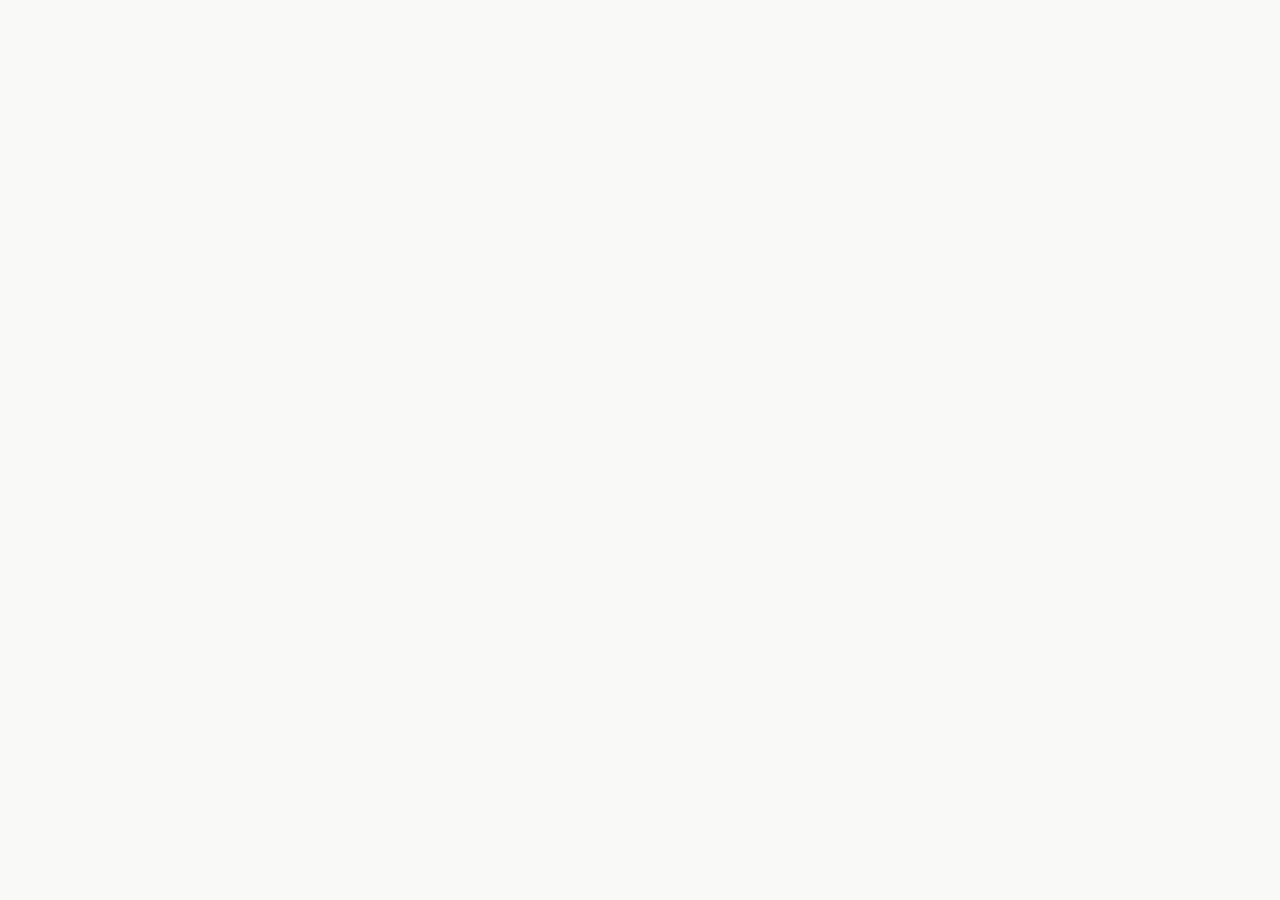
==== page-2.html @ 37d6419e "chore: initial scaffold (structure, shared CSS, Roboto fonts)" ====
<!DOCTYPE html>
<html lang="en">
  <head>
    <meta charset="UTF-8" />
    <meta name="viewport" content="width=device-width, initial-scale=1.0" />
    <title>Team Project — Page 2</title>

    <!-- Shared CSS foundation -->
    <link rel="stylesheet" href="css/reset.css" />
    <link rel="stylesheet" href="css/variables.css" />
    <link rel="stylesheet" href="css/base.css" />
    <!-- Add a page-specific stylesheet here when needed -->
  </head>
  <body>
    <!-- Page 2 content goes here -->
  </body>
</html>
---- css/variables.css ----
/* ==========================================================================
   variables.css 
   Single source of truth for colors, font family and type sizes.
   ========================================================================== */

:root {
  /* Colors */
  --color-dark: #1F2937;        /* Hero & footer background; info header & quote text */
  --color-light: #F9FAF8;       /* Hero title, logo */
  --color-gray-light: #E5E7EB;  /* Secondary text, header links, quote background */
  --color-blue: #3882F6;        /* Buttons, call-to-action background */

  /* Typography */
  --font: 'Roboto', sans-serif;

  /* Font sizes */
  --fs-hero-title: 48px;        /* weight 900 */
  --fs-logo: 24px;              /* weight 700 */
  --fs-info-header: 36px;       /* weight 900 */
  --fs-quote: 36px;             /* weight 300, italic */
  --fs-secondary: 18px;         /* secondary text & links */

  /* Font weights */
  --fw-light: 300;
  --fw-regular: 400;
  --fw-bold: 700;
  --fw-black: 900;
}
---- css/base.css ----
/* --------------------------------------------------------------------------
   Self-hosted Roboto (files live in /fonts)
   Weights: 300, 400, 700, 900 and italic 300.
   -------------------------------------------------------------------------- */
@font-face {
  font-family: 'Roboto';
  font-style: normal;
  font-weight: 300;
  font-display: swap;
  src: url('../fonts/roboto-light.ttf') format('truetype');
}

@font-face {
  font-family: 'Roboto';
  font-style: normal;
  font-weight: 400;
  font-display: swap;
  src: url('../fonts/roboto-regular.ttf') format('truetype');
}

@font-face {
  font-family: 'Roboto';
  font-style: normal;
  font-weight: 700;
  font-display: swap;
  src: url('../fonts/roboto-bold.ttf') format('truetype');
}

@font-face {
  font-family: 'Roboto';
  font-style: normal;
  font-weight: 900;
  font-display: swap;
  src: url('../fonts/roboto-black.ttf') format('truetype');
}

@font-face {
  font-family: 'Roboto';
  font-style: italic;
  font-weight: 300;
  font-display: swap;
  src: url('../fonts/roboto-light-italic.ttf') format('truetype');
}

/* --------------------------------------------------------------------------
   Global typography
   -------------------------------------------------------------------------- */
body {
  font-family: var(--font);
  font-weight: var(--fw-regular);
  font-size: var(--fs-secondary);
  color: var(--color-dark);
  background-color: var(--color-light);
}

.container {
  display: flex;
  flex-wrap: wrap;
  width: 100%;
  max-width: 1100px;
  margin-inline: auto;
  padding-inline: 24px;
}
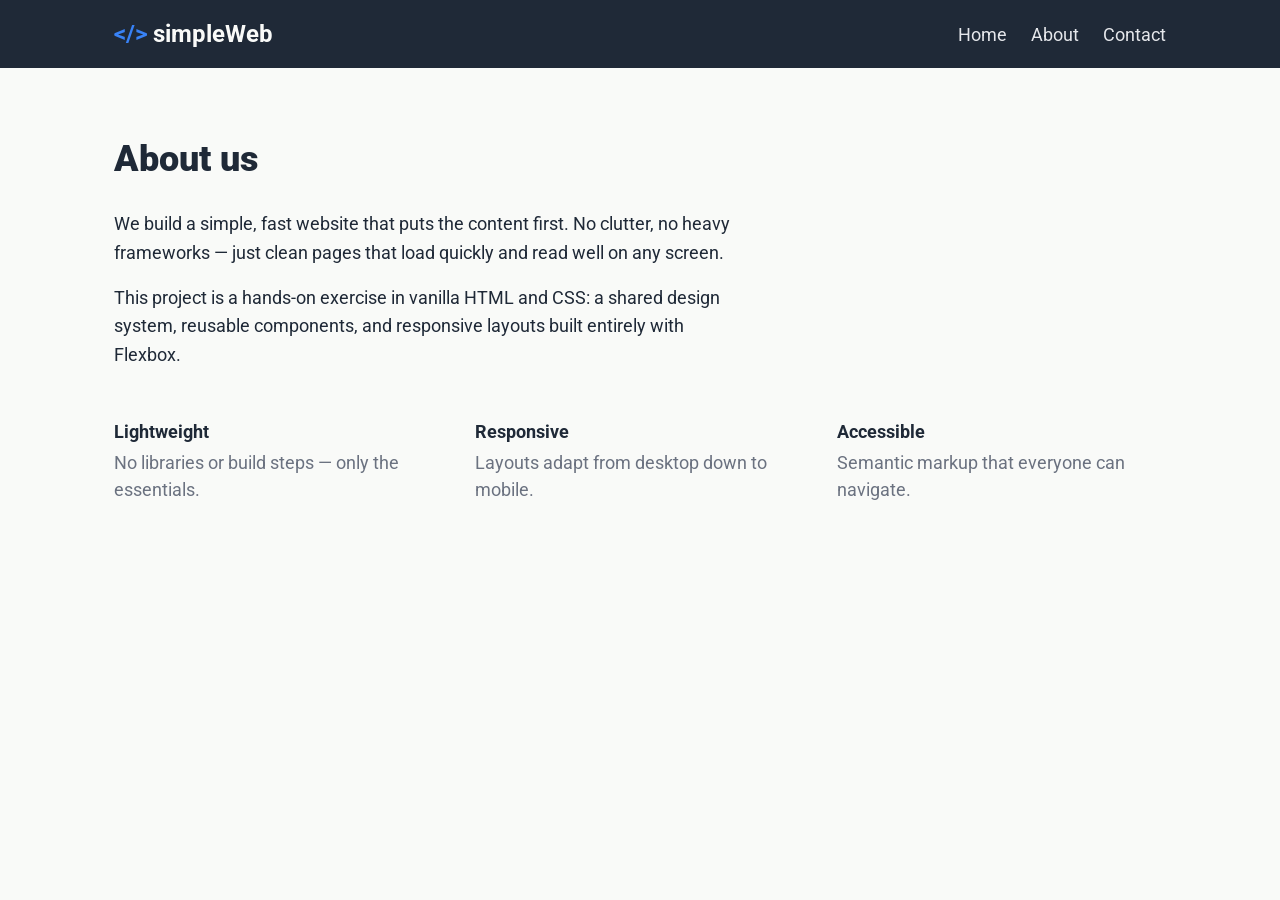
==== commit 70ae8781: "about page created Page 2 was created as an "About" page, and the header styles were moved to a sepa" ====
--- a/page-2.html
+++ b/page-2.html
@@ -3,15 +3,64 @@
   <head>
     <meta charset="UTF-8" />
     <meta name="viewport" content="width=device-width, initial-scale=1.0" />
-    <title>Team Project — Page 2</title>
+    <title>About</title>
 
     <!-- Shared CSS foundation -->
     <link rel="stylesheet" href="css/reset.css" />
     <link rel="stylesheet" href="css/variables.css" />
     <link rel="stylesheet" href="css/base.css" />
-    <!-- Add a page-specific stylesheet here when needed -->
+    <!-- Shared components (header, footer) -->
+    <link rel="stylesheet" href="css/components.css" />
+    <!-- Page-specific styles -->
+    <link rel="stylesheet" href="css/page-2.css" />
   </head>
   <body>
-    <!-- Page 2 content goes here -->
+    <!-- Site header — shared component (same markup as index.html) -->
+    <header class="site-header">
+      <div class="container site-header__inner">
+        <a href="index.html" class="logo"><span class="logo__mark">&lt;/&gt;</span>simpleWeb</a>
+        <nav class="site-nav" aria-label="Primary">
+          <ul class="nav-list">
+            <li><a href="index.html">Home</a></li>
+            <li><a href="page-2.html">About</a></li>
+            <li><a href="page-3.html">Contact</a></li>
+          </ul>
+        </nav>
+      </div>
+    </header>
+
+    <!-- Main content: About -->
+    <main class="about container">
+      <h1 class="about__heading">About us</h1>
+
+      <p class="about__text">
+        We build a simple, fast website that puts the content first. No clutter,
+        no heavy frameworks — just clean pages that load quickly and read well on
+        any screen.
+      </p>
+      <p class="about__text">
+        This project is a hands-on exercise in vanilla HTML and CSS: a shared
+        design system, reusable components, and responsive layouts built entirely
+        with Flexbox.
+      </p>
+
+      <!-- Value items: a Flexbox row that wraps to one column on small screens -->
+      <ul class="values">
+        <li class="value">
+          <h2 class="value__title">Lightweight</h2>
+          <p class="value__text">No libraries or build steps — only the essentials.</p>
+        </li>
+        <li class="value">
+          <h2 class="value__title">Responsive</h2>
+          <p class="value__text">Layouts adapt from desktop down to mobile.</p>
+        </li>
+        <li class="value">
+          <h2 class="value__title">Accessible</h2>
+          <p class="value__text">Semantic markup that everyone can navigate.</p>
+        </li>
+      </ul>
+    </main>
+
+    <!-- Footer — shared component, owned by Monica (added later) -->
   </body>
 </html>
--- a/css/components.css
+++ b/css/components.css
@@ -0,0 +1,68 @@
+/* ==========================================================================
+   components.css — Shared components used across every page
+   Site header (logo + nav) and site footer. Layout uses Flexbox only —
+   no CSS Grid. Colors/sizes come from variables.css custom properties.
+   ========================================================================== */
+
+/* --------------------------------------------------------------------------
+   Site header — full-width dark bar; content constrained by .container
+   -------------------------------------------------------------------------- */
+.site-header {
+  background-color: var(--color-dark);
+}
+
+/* .container provides flex + max-width + horizontal padding; here we just
+   space the logo and nav apart and center them vertically. */
+.site-header__inner {
+  justify-content: space-between;
+  align-items: center;
+  padding-top: 16px;
+  padding-bottom: 16px;
+}
+
+.logo {
+  font-size: var(--fs-logo);
+  font-weight: var(--fw-bold);
+  color: var(--color-light);
+}
+
+/* Code-style brackets accent in the logo */
+.logo__mark {
+  margin-right: 6px;
+  color: var(--color-blue);
+}
+
+.nav-list {
+  display: flex;
+  flex-wrap: wrap;
+  gap: 24px;
+}
+
+.site-nav a {
+  font-size: var(--fs-secondary);
+  color: var(--color-gray-light);
+  transition: color 0.15s ease;
+}
+
+.site-nav a:hover {
+  color: var(--color-light);
+}
+
+/* NOTE: The shared site footer (.site-footer) is owned by Monica and will be
+   added here as a shared component. Left out on purpose for now. */
+
+/* --------------------------------------------------------------------------
+   Responsive — header centers and nav wraps on small screens
+   -------------------------------------------------------------------------- */
+@media (max-width: 600px) {
+  .site-header__inner {
+    flex-wrap: wrap;
+    justify-content: center;
+    gap: 12px;
+    text-align: center;
+  }
+
+  .nav-list {
+    justify-content: center;
+  }
+}
--- a/css/page-2.css
+++ b/css/page-2.css
@@ -0,0 +1,63 @@
+/* ==========================================================================
+   page-2.css — "About" page specific styles
+   Same visual language as the landing.
+   ========================================================================== */
+
+/* --------------------------------------------------------------------------
+   Main content — reuses .container (flex + max-width + horizontal padding)
+   -------------------------------------------------------------------------- */
+.about {
+  flex-direction: column;
+  padding-top: 64px;
+  padding-bottom: 80px;
+}
+
+/* Heading styled like the information header (36px / 900). */
+.about__heading {
+  margin-bottom: 24px;
+  font-size: var(--fs-info-header);
+  font-weight: var(--fw-black);
+  color: var(--color-dark);
+}
+
+.about__text {
+  max-width: 640px; /* keep line length readable */
+  margin-bottom: 16px;
+  font-size: var(--fs-secondary);
+  line-height: 1.6;
+  color: var(--color-dark);
+}
+
+/* --------------------------------------------------------------------------
+   Value items — Flexbox row that wraps to a single column on small screens
+   -------------------------------------------------------------------------- */
+.values {
+  display: flex;
+  flex-wrap: wrap;
+  gap: 32px;
+  margin-top: 32px;
+  width: 100%;
+}
+
+.value {
+  flex: 1 1 200px; /* three across on desktop, wrap when space runs out */
+}
+
+.value__title {
+  margin-bottom: 4px;
+  font-size: var(--fs-secondary);
+  font-weight: var(--fw-bold);
+  color: var(--color-dark);
+}
+
+.value__text {
+  font-size: var(--fs-secondary);
+  color: #6B7280; /* muted gray, not an existing token */
+}
+
+/* Mobile: force the value items into a single column. */
+@media (max-width: 600px) {
+  .value {
+    flex: 1 1 100%;
+  }
+}
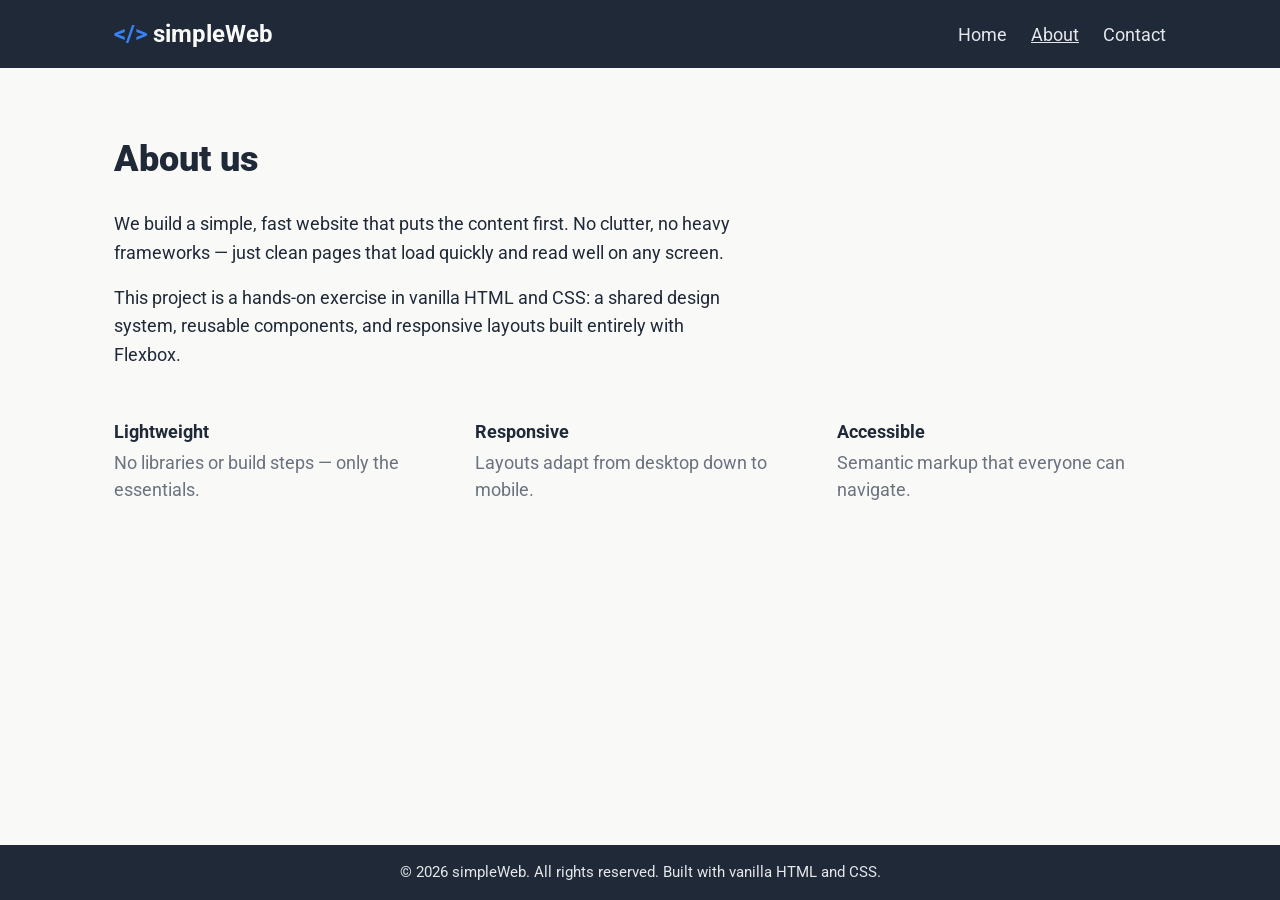
==== commit 9c590a28: "added footer + aria current" ====
--- a/page-2.html
+++ b/page-2.html
@@ -22,7 +22,7 @@
         <nav class="site-nav" aria-label="Primary">
           <ul class="nav-list">
             <li><a href="index.html">Home</a></li>
-            <li><a href="page-2.html">About</a></li>
+            <li><a href="page-2.html" aria-current="page">About</a></li>
             <li><a href="page-3.html">Contact</a></li>
           </ul>
         </nav>
@@ -60,7 +60,12 @@
         </li>
       </ul>
     </main>
-
-    <!-- Footer — shared component, owned by Monica (added later) -->
+    <footer class="site-footer">
+      <div class="site-footer__inner">
+        <p class="site-footer__text">
+          &copy; 2026 simpleWeb. All rights reserved. Built with vanilla HTML and CSS.
+        </p>
+      </div>
+    </footer>
   </body>
 </html>
--- a/css/base.css
+++ b/css/base.css
@@ -45,7 +45,15 @@
 /* --------------------------------------------------------------------------
    Global typography
    -------------------------------------------------------------------------- */
+html,
 body {
+  height: 100%;
+}
+
+body {
+  display: flex;
+  flex-direction: column;
+  min-height: 100vh;
   font-family: var(--font);
   font-weight: var(--fw-regular);
   font-size: var(--fs-secondary);
@@ -56,8 +64,11 @@
 .container {
   display: flex;
   flex-wrap: wrap;
-  width: 100%;
-  max-width: 1100px;
+  width: clamp(600px, 90vw, 1100px);
   margin-inline: auto;
   padding-inline: 24px;
 }
+
+main {
+  flex: 1 0 auto;
+}
--- a/css/components.css
+++ b/css/components.css
@@ -28,7 +28,7 @@
 
 /* Code-style brackets accent in the logo */
 .logo__mark {
-  margin-right: 6px;
+ margin-right: 6px;
   color: var(--color-blue);
 }
 
@@ -48,8 +48,33 @@
   color: var(--color-light);
 }
 
-/* NOTE: The shared site footer (.site-footer) is owned by Monica and will be
-   added here as a shared component. Left out on purpose for now. */
+[aria-current="page"] {
+  text-decoration: underline;
+}
+
+
+/* --------------------------------------------------------------------------
+   Shared footer
+   -------------------------------------------------------------------------- */
+.site-footer {
+  background-color: var(--color-dark);
+  color: var(--color-light);
+}
+.site-footer__inner {
+  display: flex;
+  justify-content: center;
+  align-items: center;
+  padding: 16px 0;
+  max-width: 680px;
+  margin-inline: auto;
+  padding-inline: 24px;
+}
+.site-footer__text {
+  margin: 0;
+  font-size: 0.95rem;
+  color: var(--color-gray-light);
+  text-align: center;
+}
 
 /* --------------------------------------------------------------------------
    Responsive — header centers and nav wraps on small screens
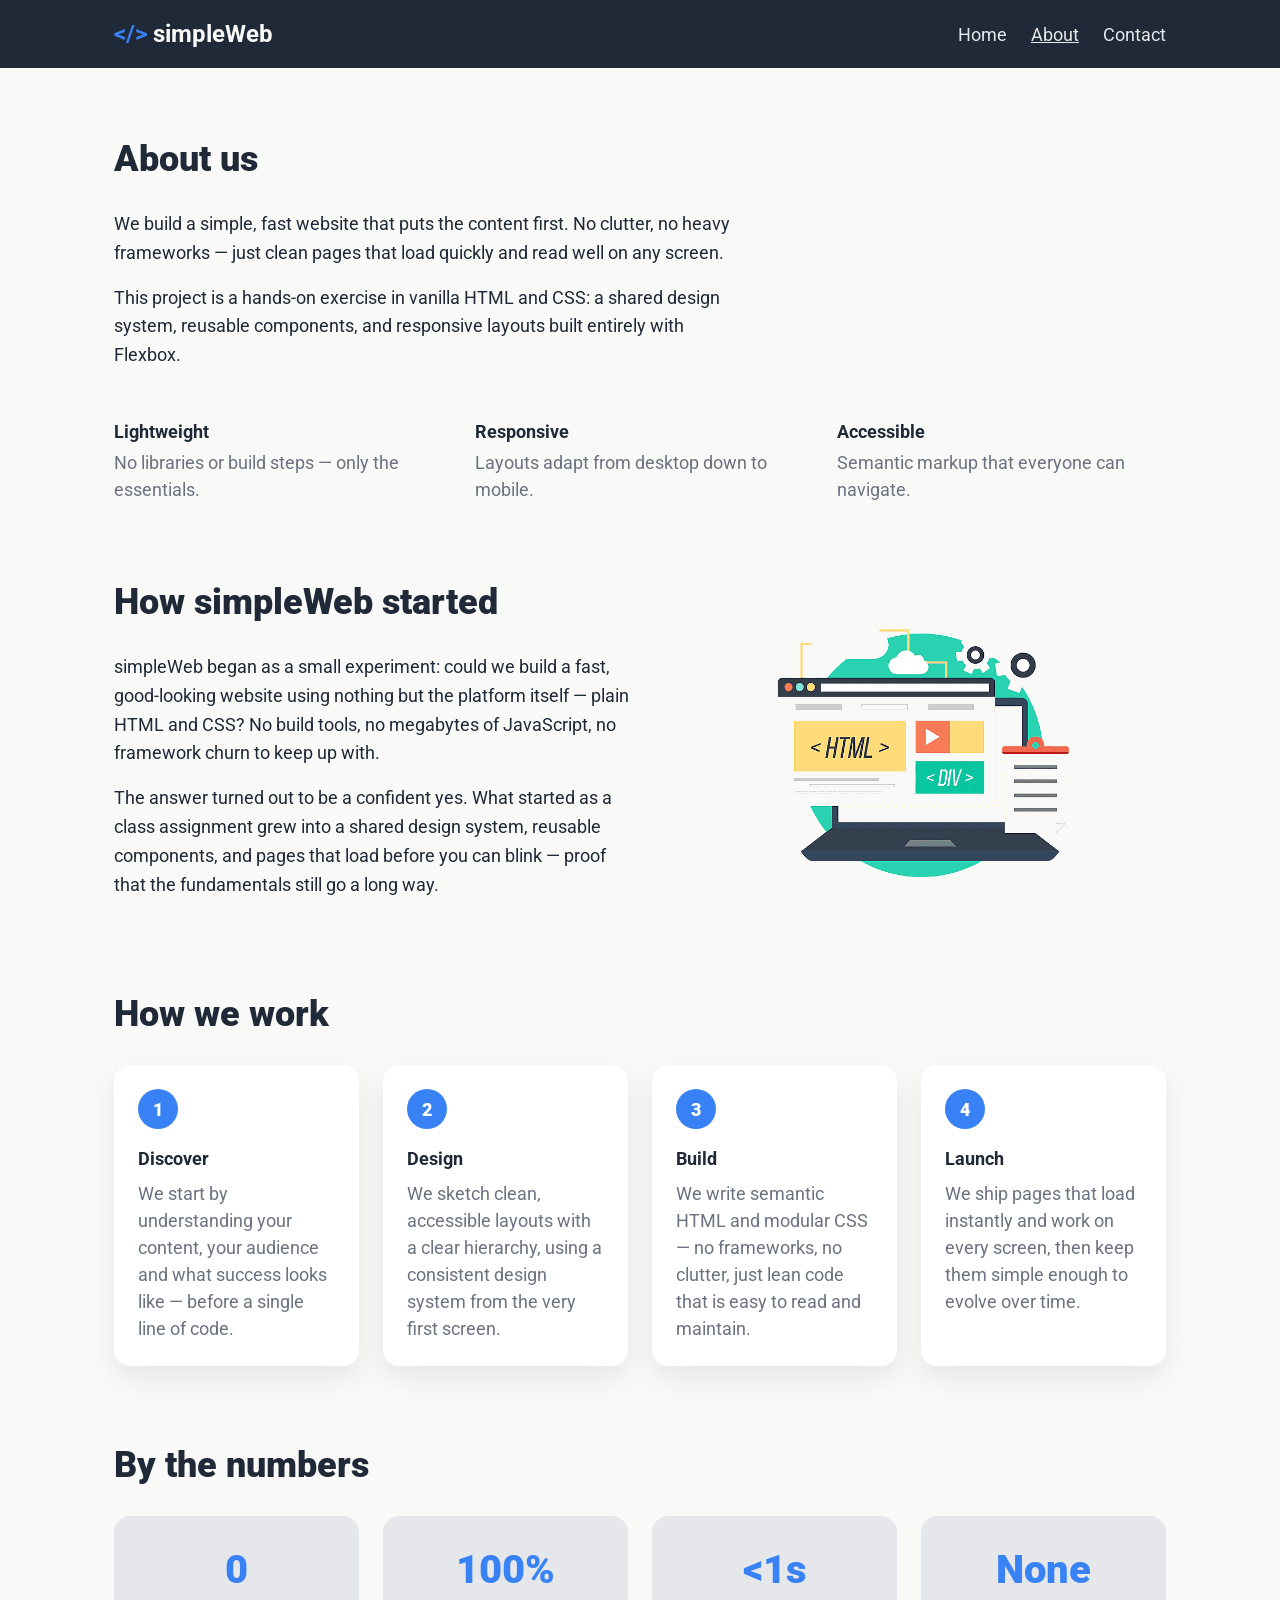
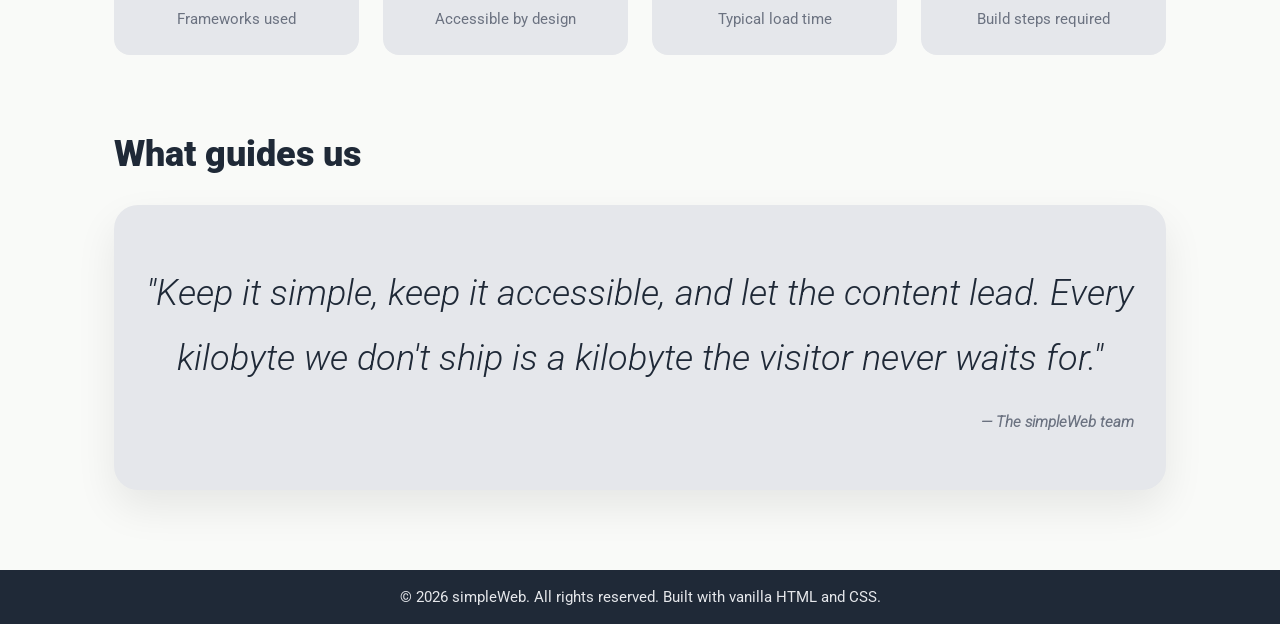
==== commit 18156b23: "more content in the About page. More content was added to the About page." ====
--- a/page-2.html
+++ b/page-2.html
@@ -15,10 +15,14 @@
     <link rel="stylesheet" href="css/page-2.css" />
   </head>
   <body>
-    <!-- Site header — shared component (same markup as index.html) -->
     <header class="site-header">
       <div class="container site-header__inner">
         <a href="index.html" class="logo"><span class="logo__mark">&lt;/&gt;</span>simpleWeb</a>
+        <!-- Pure-CSS hamburger: hidden checkbox toggles the nav on mobile -->
+        <input type="checkbox" id="nav-toggle" class="nav-toggle" />
+        <label for="nav-toggle" class="nav-toggle-btn" aria-label="Toggle navigation menu">
+          <span class="nav-toggle-bars"></span>
+        </label>
         <nav class="site-nav" aria-label="Primary">
           <ul class="nav-list">
             <li><a href="index.html">Home</a></li>
@@ -29,7 +33,6 @@
       </div>
     </header>
 
-    <!-- Main content: About -->
     <main class="about container">
       <h1 class="about__heading">About us</h1>
 
@@ -59,6 +62,103 @@
           <p class="value__text">Semantic markup that everyone can navigate.</p>
         </li>
       </ul>
+
+      <!-- Our story: text + illustration, two columns that stack on mobile -->
+      <section class="story">
+        <div class="story__text">
+          <h2 class="story__heading">How simpleWeb started</h2>
+          <p class="story__paragraph">
+            simpleWeb began as a small experiment: could we build a fast,
+            good-looking website using nothing but the platform itself — plain
+            HTML and CSS? No build tools, no megabytes of JavaScript, no
+            framework churn to keep up with.
+          </p>
+          <p class="story__paragraph">
+            The answer turned out to be a confident yes. What started as a class
+            assignment grew into a shared design system, reusable components, and
+            pages that load before you can blink — proof that the fundamentals
+            still go a long way.
+          </p>
+        </div>
+        <figure class="story__figure">
+          <img class="story__img" src="img/hero-illustration.png"
+            alt="Illustration of a laptop showing HTML and DIV tags" />
+        </figure>
+      </section>
+
+      <!-- How we work: an ordered, sequential process -->
+      <section class="process">
+        <h2 class="process__heading">How we work</h2>
+        <ol class="steps">
+          <li class="step">
+            <span class="step__number">1</span>
+            <h3 class="step__title">Discover</h3>
+            <p class="step__text">
+              We start by understanding your content, your audience and what
+              success looks like — before a single line of code.
+            </p>
+          </li>
+          <li class="step">
+            <span class="step__number">2</span>
+            <h3 class="step__title">Design</h3>
+            <p class="step__text">
+              We sketch clean, accessible layouts with a clear hierarchy, using a
+              consistent design system from the very first screen.
+            </p>
+          </li>
+          <li class="step">
+            <span class="step__number">3</span>
+            <h3 class="step__title">Build</h3>
+            <p class="step__text">
+              We write semantic HTML and modular CSS — no frameworks, no clutter,
+              just lean code that is easy to read and maintain.
+            </p>
+          </li>
+          <li class="step">
+            <span class="step__number">4</span>
+            <h3 class="step__title">Launch</h3>
+            <p class="step__text">
+              We ship pages that load instantly and work on every screen, then
+              keep them simple enough to evolve over time.
+            </p>
+          </li>
+        </ol>
+      </section>
+
+      <!-- By the numbers: definition list of stats -->
+      <section class="stats">
+        <h2 class="stats__heading">By the numbers</h2>
+        <dl class="stats__list">
+          <div class="stat">
+            <dt class="stat__label">Frameworks used</dt>
+            <dd class="stat__value">0</dd>
+          </div>
+          <div class="stat">
+            <dt class="stat__label">Accessible by design</dt>
+            <dd class="stat__value">100%</dd>
+          </div>
+          <div class="stat">
+            <dt class="stat__label">Typical load time</dt>
+            <dd class="stat__value">&lt;1s</dd>
+          </div>
+          <div class="stat">
+            <dt class="stat__label">Build steps required</dt>
+            <dd class="stat__value">None</dd>
+          </div>
+        </dl>
+      </section>
+
+      <!-- Our principles: a guiding quote -->
+      <section class="principles">
+        <h2 class="principles__heading">What guides us</h2>
+        <blockquote class="principles__quote">
+          <p class="principles__text">
+            "Keep it simple, keep it accessible, and let the content lead. Every
+            kilobyte we don't ship is a kilobyte the visitor never waits for."
+          </p>
+          <cite class="principles__author">— The simpleWeb team</cite>
+        </blockquote>
+      </section>
     </main>
     <footer class="site-footer">
       <div class="site-footer__inner">
--- a/css/variables.css
+++ b/css/variables.css
@@ -5,24 +5,49 @@
 
 :root {
   /* Colors */
-  --color-dark: #1F2937;        /* Hero & footer background; info header & quote text */
-  --color-light: #F9FAF8;       /* Hero title, logo */
-  --color-gray-light: #E5E7EB;  /* Secondary text, header links, quote background */
-  --color-blue: #3882F6;        /* Buttons, call-to-action background */
+  --color-dark: #1F2937;
+  /* Hero & footer background; info header & quote text */
+  --color-light: #F9FAF8;
+  /* Hero title, logo */
+  --color-gray-light: #E5E7EB;
+  /* Quote section background and secondary text */
+  --color-gray-dark: #6B7280;
+  /* Dark gray for borders, labels, and accents */
+  --color-gray-muted: var(--color-gray-dark);
+  /* Muted gray for secondary text */
+  --color-white: #FFFFFF;
+  /* Light surfaces and field backgrounds */
+  --color-blue: #3882F6;
+  /* Button and call-to-action background */
+  --color-blue-dark: #1C6FE0;
+  /* Hover shade for primary buttons */
+  --color-dark-faded: rgba(15, 23, 42, 0.35);
+  /* Faded dark for borders and accents */
+  --shadow-soft: rgba(0, 0, 0, 0.08);
+  /* Light shadow for cards */
+  --shadow-medium: rgba(0, 0, 0, 0.12);
+  /* Medium shadow for sections */
+  --shadow-strong: rgba(0, 0, 0, 0.15);
+  /* Strong shadow for buttons */
 
   /* Typography */
   --font: 'Roboto', sans-serif;
 
   /* Font sizes */
-  --fs-hero-title: 48px;        /* weight 900 */
-  --fs-logo: 24px;              /* weight 700 */
-  --fs-info-header: 36px;       /* weight 900 */
-  --fs-quote: 36px;             /* weight 300, italic */
-  --fs-secondary: 18px;         /* secondary text & links */
+  --fs-hero-title: 48px;
+  /* weight 900 */
+  --fs-logo: 24px;
+  /* weight 700 */
+  --fs-info-header: 36px;
+  /* weight 900 */
+  --fs-quote: 36px;
+  /* weight 300, italic */
+  --fs-secondary: 18px;
+  /* secondary text & links */
 
   /* Font weights */
   --fw-light: 300;
   --fw-regular: 400;
   --fw-bold: 700;
   --fw-black: 900;
-}
+}
--- a/css/base.css
+++ b/css/base.css
@@ -64,7 +64,7 @@
 .container {
   display: flex;
   flex-wrap: wrap;
-  width: clamp(600px, 90vw, 1100px);
+  width: min(100%, 1100px);
   margin-inline: auto;
   padding-inline: 24px;
 }
--- a/css/components.css
+++ b/css/components.css
@@ -7,7 +7,8 @@
 /* --------------------------------------------------------------------------
    Site header — full-width dark bar; content constrained by .container
    -------------------------------------------------------------------------- */
-.site-header {
+.site-header,
+.site-footer {
   background-color: var(--color-dark);
 }
 
@@ -52,12 +53,82 @@
   text-decoration: underline;
 }
 
+/* --------------------------------------------------------------------------
+   Hamburger toggle for mobile nav 
+   -------------------------------------------------------------------------- */
+
+.nav-toggle {
+  position: absolute;
+  width: 1px;
+  height: 1px;
+  opacity: 0;
+  pointer-events: none;
+}
+
+/* Hidden on desktop; revealed in the mobile media query. */
+.nav-toggle-btn {
+  display: none;
+  width: 28px;
+  height: 28px;
+  cursor: pointer;
+}
+
+/* The middle bar; ::before and ::after make the top and bottom bars. */
+.nav-toggle-bars,
+.nav-toggle-bars::before,
+.nav-toggle-bars::after {
+  display: block;
+  width: 28px;
+  height: 3px;
+  border-radius: 2px;
+  background-color: var(--color-light);
+  transition: transform 0.2s ease, opacity 0.2s ease;
+}
+
+.nav-toggle-bars {
+  position: relative;
+  top: 13px;
+}
+
+.nav-toggle-bars::before,
+.nav-toggle-bars::after {
+  content: "";
+  position: absolute;
+}
+
+.nav-toggle-bars::before {
+  top: -9px;
+}
+
+.nav-toggle-bars::after {
+  top: 9px;
+}
+
+.nav-toggle:focus-visible ~ .nav-toggle-btn {
+  outline: 2px solid var(--color-blue);
+  outline-offset: 4px;
+}
+
+/* When open, morph the three bars into an "X". */
+.nav-toggle:checked ~ .nav-toggle-btn .nav-toggle-bars {
+  background-color: transparent;
+}
+
+.nav-toggle:checked ~ .nav-toggle-btn .nav-toggle-bars::before {
+  top: 0;
+  transform: rotate(45deg);
+}
+
+.nav-toggle:checked ~ .nav-toggle-btn .nav-toggle-bars::after {
+  top: 0;
+  transform: rotate(-45deg);
+}
+
 
 /* --------------------------------------------------------------------------
    Shared footer
    -------------------------------------------------------------------------- */
 .site-footer {
-  background-color: var(--color-dark);
   color: var(--color-light);
 }
 .site-footer__inner {
@@ -77,17 +148,46 @@
 }
 
 /* --------------------------------------------------------------------------
-   Responsive — header centers and nav wraps on small screens
+   Responsive — collapse the nav behind a hamburger on small screens
    -------------------------------------------------------------------------- */
 @media (max-width: 600px) {
+  /* Logo on the left, hamburger on the right; the nav wraps to a new line. */
   .site-header__inner {
     flex-wrap: wrap;
-    justify-content: center;
-    gap: 12px;
-    text-align: center;
+    justify-content: space-between;
+    align-items: center;
   }
 
+  /* Show the hamburger button. */
+  .nav-toggle-btn {
+    display: block;
+  }
+
+  /* Hide the nav by default; it spans the full width when revealed so it
+     drops below the logo/button row. */
+  .site-nav {
+    flex-basis: 100%;
+    display: none;
+  }
+
+  /* Reveal the nav when the checkbox is checked. */
+  .nav-toggle:checked ~ .site-nav {
+    display: block;
+  }
+
+  /* Stack the links vertically as a full-width dropdown. */
   .nav-list {
-    justify-content: center;
+    flex-direction: column;
+    gap: 4px;
+    padding-top: 12px;
+  }
+
+  .nav-list li {
+    border-top: 1px solid var(--color-dark-faded);
+  }
+
+  .site-nav a {
+    display: block;
+    padding: 10px 4px;
   }
 }
--- a/css/page-2.css
+++ b/css/page-2.css
@@ -12,7 +12,6 @@
   padding-bottom: 80px;
 }
 
-/* Heading styled like the information header (36px / 900). */
 .about__heading {
   margin-bottom: 24px;
   font-size: var(--fs-info-header);
@@ -52,7 +51,150 @@
 
 .value__text {
   font-size: var(--fs-secondary);
-  color: #6B7280; /* muted gray, not an existing token */
+  color: var(--color-gray-muted); /* muted gray for secondary text */
+}
+
+.story,
+.process,
+.stats,
+.principles {
+  width: 100%;
+  margin-top: 72px;
+}
+
+.story__heading,
+.process__heading,
+.stats__heading,
+.principles__heading {
+  margin-bottom: 24px;
+  font-size: var(--fs-info-header);
+  font-weight: var(--fw-black);
+  color: var(--color-dark);
+}
+
+.story {
+  display: flex;
+  flex-wrap: wrap;
+  align-items: center;
+  gap: 40px;
+}
+
+.story__text {
+  flex: 1 1 320px;
+}
+
+.story__paragraph {
+  max-width: 640px;
+  margin-bottom: 16px;
+  line-height: 1.6;
+  color: var(--color-dark);
+}
+
+.story__figure {
+  flex: 1 1 280px;
+  margin: 0;
+}
+
+.story__img {
+  width: 100%;
+  height: auto;
+  border-radius: 16px;
+}
+
+.steps {
+  display: flex;
+  flex-wrap: wrap;
+  gap: 24px;
+  list-style: none; 
+}
+
+.step {
+  flex: 1 1 200px;
+  padding: 24px;
+  background-color: var(--color-white);
+  border-radius: 16px;
+  box-shadow: 0 12px 28px var(--shadow-soft);
+}
+
+.step__number {
+  display: flex;
+  align-items: center;
+  justify-content: center;
+  width: 40px;
+  height: 40px;
+  margin-bottom: 16px;
+  font-weight: var(--fw-black);
+  color: var(--color-white);
+  background-color: var(--color-blue);
+  border-radius: 50%;
+}
+
+.step__title {
+  margin-bottom: 8px;
+  font-size: var(--fs-secondary);
+  font-weight: var(--fw-bold);
+  color: var(--color-dark);
+}
+
+.step__text {
+  line-height: 1.5;
+  color: var(--color-gray-muted);
+}
+
+.stats__list {
+  display: flex;
+  flex-wrap: wrap;
+  gap: 24px;
+  margin: 0;
+}
+
+.stat {
+  display: flex;
+  flex-direction: column-reverse;
+  flex: 1 1 160px;
+  align-items: center;
+  text-align: center;
+  padding: 24px 16px;
+  background-color: var(--color-gray-light);
+  border-radius: 16px;
+}
+
+.stat__value {
+  margin: 0;
+  font-size: 40px;
+  font-weight: var(--fw-black);
+  color: var(--color-blue);
+}
+
+.stat__label {
+  margin-top: 8px;
+  font-size: 0.95rem;
+  color: var(--color-gray-muted);
+}
+
+.principles__quote {
+  margin: 0;
+  padding: 56px 32px;
+  background-color: var(--color-gray-light);
+  border-radius: 24px;
+  box-shadow: 0 18px 40px var(--shadow-soft);
+}
+
+.principles__text {
+  margin-bottom: 20px;
+  font-size: var(--fs-quote);
+  line-height: 1.8;
+  font-style: italic;
+  color: var(--color-dark);
+  text-align: center;
+}
+
+.principles__author {
+  display: block;
+  font-size: 0.95rem;
+  font-weight: var(--fw-bold);
+  color: var(--color-gray-muted);
+  text-align: right;
 }
 
 /* Mobile: force the value items into a single column. */
@@ -60,4 +202,15 @@
   .value {
     flex: 1 1 100%;
   }
-}
+
+  .story__heading,
+  .process__heading,
+  .stats__heading,
+  .principles__heading {
+    font-size: 28px;
+  }
+
+  .principles__text {
+    font-size: 26px;
+  }
+}
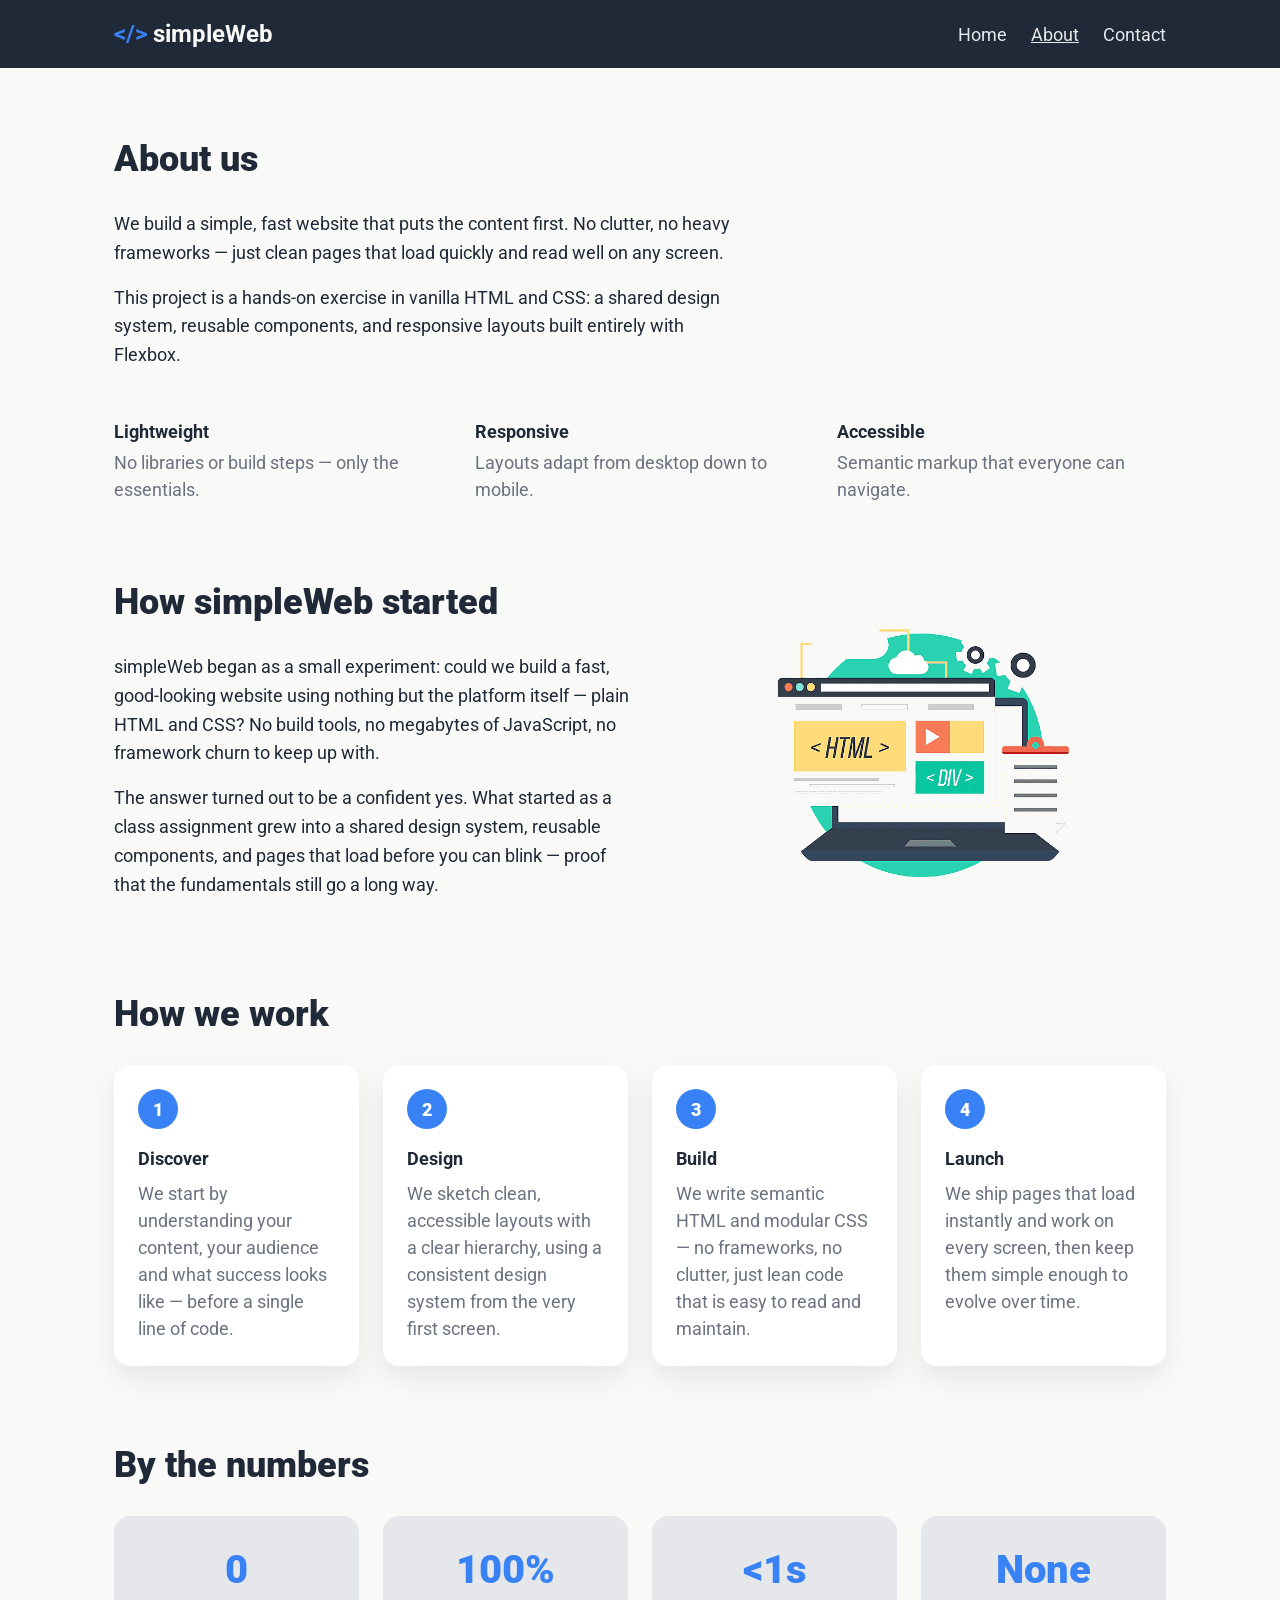
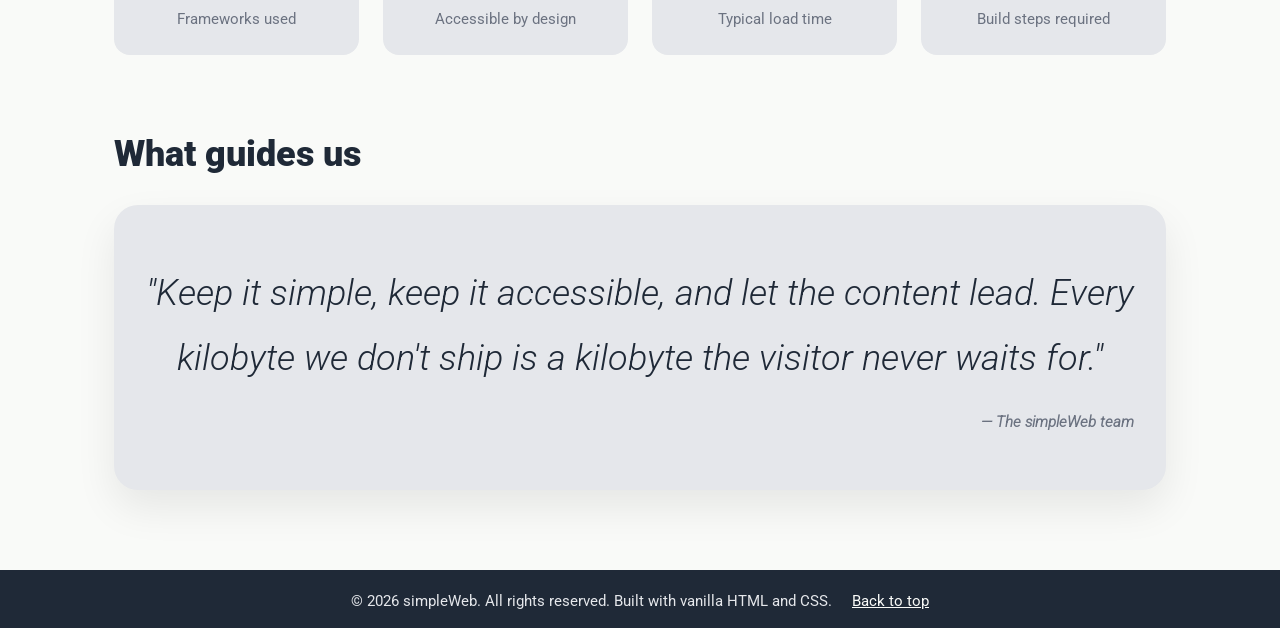
==== commit c4bfe456: "add main id and back to top navigation" ====
--- a/page-2.html
+++ b/page-2.html
@@ -1,171 +1,175 @@
 <!DOCTYPE html>
 <html lang="en">
-  <head>
-    <meta charset="UTF-8" />
-    <meta name="viewport" content="width=device-width, initial-scale=1.0" />
-    <title>About</title>
 
-    <!-- Shared CSS foundation -->
-    <link rel="stylesheet" href="css/reset.css" />
-    <link rel="stylesheet" href="css/variables.css" />
-    <link rel="stylesheet" href="css/base.css" />
-    <!-- Shared components (header, footer) -->
-    <link rel="stylesheet" href="css/components.css" />
-    <!-- Page-specific styles -->
-    <link rel="stylesheet" href="css/page-2.css" />
-  </head>
-  <body>
-    <header class="site-header">
-      <div class="container site-header__inner">
-        <a href="index.html" class="logo"><span class="logo__mark">&lt;/&gt;</span>simpleWeb</a>
-        <!-- Pure-CSS hamburger: hidden checkbox toggles the nav on mobile -->
-        <input type="checkbox" id="nav-toggle" class="nav-toggle" />
-        <label for="nav-toggle" class="nav-toggle-btn" aria-label="Toggle navigation menu">
-          <span class="nav-toggle-bars"></span>
-        </label>
-        <nav class="site-nav" aria-label="Primary">
-          <ul class="nav-list">
-            <li><a href="index.html">Home</a></li>
-            <li><a href="page-2.html" aria-current="page">About</a></li>
-            <li><a href="page-3.html">Contact</a></li>
-          </ul>
-        </nav>
-      </div>
-    </header>
+<head>
+  <meta charset="UTF-8" />
+  <meta name="viewport" content="width=device-width, initial-scale=1.0" />
+  <title>About</title>
 
-    <main class="about container">
-      <h1 class="about__heading">About us</h1>
+  <!-- Shared CSS foundation -->
+  <link rel="stylesheet" href="css/reset.css" />
+  <link rel="stylesheet" href="css/variables.css" />
+  <link rel="stylesheet" href="css/base.css" />
+  <!-- Shared components (header, footer) -->
+  <link rel="stylesheet" href="css/components.css" />
+  <!-- Page-specific styles -->
+  <link rel="stylesheet" href="css/page-2.css" />
+</head>
 
-      <p class="about__text">
-        We build a simple, fast website that puts the content first. No clutter,
-        no heavy frameworks — just clean pages that load quickly and read well on
-        any screen.
-      </p>
-      <p class="about__text">
-        This project is a hands-on exercise in vanilla HTML and CSS: a shared
-        design system, reusable components, and responsive layouts built entirely
-        with Flexbox.
-      </p>
+<body>
+  <header class="site-header">
+    <div class="container site-header__inner">
+      <a href="index.html" class="logo"><span class="logo__mark">&lt;/&gt;</span>simpleWeb</a>
+      <!-- Pure-CSS hamburger: hidden checkbox toggles the nav on mobile -->
+      <input type="checkbox" id="nav-toggle" class="nav-toggle" />
+      <label for="nav-toggle" class="nav-toggle-btn" aria-label="Toggle navigation menu">
+        <span class="nav-toggle-bars"></span>
+      </label>
+      <nav class="site-nav" aria-label="Primary">
+        <ul class="nav-list">
+          <li><a href="index.html">Home</a></li>
+          <li><a href="page-2.html" aria-current="page">About</a></li>
+          <li><a href="page-3.html">Contact</a></li>
+        </ul>
+      </nav>
+    </div>
+  </header>
 
-      <!-- Value items: a Flexbox row that wraps to one column on small screens -->
-      <ul class="values">
-        <li class="value">
-          <h2 class="value__title">Lightweight</h2>
-          <p class="value__text">No libraries or build steps — only the essentials.</p>
-        </li>
-        <li class="value">
-          <h2 class="value__title">Responsive</h2>
-          <p class="value__text">Layouts adapt from desktop down to mobile.</p>
-        </li>
-        <li class="value">
-          <h2 class="value__title">Accessible</h2>
-          <p class="value__text">Semantic markup that everyone can navigate.</p>
-        </li>
-      </ul>
+  <main id="main-content" class="about container">
+    <h1 class="about__heading">About us</h1>
 
-      <!-- Our story: text + illustration, two columns that stack on mobile -->
-      <section class="story">
-        <div class="story__text">
-          <h2 class="story__heading">How simpleWeb started</h2>
-          <p class="story__paragraph">
-            simpleWeb began as a small experiment: could we build a fast,
-            good-looking website using nothing but the platform itself — plain
-            HTML and CSS? No build tools, no megabytes of JavaScript, no
-            framework churn to keep up with.
-          </p>
-          <p class="story__paragraph">
-            The answer turned out to be a confident yes. What started as a class
-            assignment grew into a shared design system, reusable components, and
-            pages that load before you can blink — proof that the fundamentals
-            still go a long way.
-          </p>
-        </div>
-        <figure class="story__figure">
-          <img class="story__img" src="img/hero-illustration.png"
-            alt="Illustration of a laptop showing HTML and DIV tags" />
-        </figure>
-      </section>
+    <p class="about__text">
+      We build a simple, fast website that puts the content first. No clutter,
+      no heavy frameworks — just clean pages that load quickly and read well on
+      any screen.
+    </p>
+    <p class="about__text">
+      This project is a hands-on exercise in vanilla HTML and CSS: a shared
+      design system, reusable components, and responsive layouts built entirely
+      with Flexbox.
+    </p>
 
-      <!-- How we work: an ordered, sequential process -->
-      <section class="process">
-        <h2 class="process__heading">How we work</h2>
-        <ol class="steps">
-          <li class="step">
-            <span class="step__number">1</span>
-            <h3 class="step__title">Discover</h3>
-            <p class="step__text">
-              We start by understanding your content, your audience and what
-              success looks like — before a single line of code.
-            </p>
-          </li>
-          <li class="step">
-            <span class="step__number">2</span>
-            <h3 class="step__title">Design</h3>
-            <p class="step__text">
-              We sketch clean, accessible layouts with a clear hierarchy, using a
-              consistent design system from the very first screen.
-            </p>
-          </li>
-          <li class="step">
-            <span class="step__number">3</span>
-            <h3 class="step__title">Build</h3>
-            <p class="step__text">
-              We write semantic HTML and modular CSS — no frameworks, no clutter,
-              just lean code that is easy to read and maintain.
-            </p>
-          </li>
-          <li class="step">
-            <span class="step__number">4</span>
-            <h3 class="step__title">Launch</h3>
-            <p class="step__text">
-              We ship pages that load instantly and work on every screen, then
-              keep them simple enough to evolve over time.
-            </p>
-          </li>
-        </ol>
-      </section>
+    <!-- Value items: a Flexbox row that wraps to one column on small screens -->
+    <ul class="values">
+      <li class="value">
+        <h2 class="value__title">Lightweight</h2>
+        <p class="value__text">No libraries or build steps — only the essentials.</p>
+      </li>
+      <li class="value">
+        <h2 class="value__title">Responsive</h2>
+        <p class="value__text">Layouts adapt from desktop down to mobile.</p>
+      </li>
+      <li class="value">
+        <h2 class="value__title">Accessible</h2>
+        <p class="value__text">Semantic markup that everyone can navigate.</p>
+      </li>
+    </ul>
 
-      <!-- By the numbers: definition list of stats -->
-      <section class="stats">
-        <h2 class="stats__heading">By the numbers</h2>
-        <dl class="stats__list">
-          <div class="stat">
-            <dt class="stat__label">Frameworks used</dt>
-            <dd class="stat__value">0</dd>
-          </div>
-          <div class="stat">
-            <dt class="stat__label">Accessible by design</dt>
-            <dd class="stat__value">100%</dd>
-          </div>
-          <div class="stat">
-            <dt class="stat__label">Typical load time</dt>
-            <dd class="stat__value">&lt;1s</dd>
-          </div>
-          <div class="stat">
-            <dt class="stat__label">Build steps required</dt>
-            <dd class="stat__value">None</dd>
-          </div>
-        </dl>
-      </section>
-
-      <!-- Our principles: a guiding quote -->
-      <section class="principles">
-        <h2 class="principles__heading">What guides us</h2>
-        <blockquote class="principles__quote">
-          <p class="principles__text">
-            "Keep it simple, keep it accessible, and let the content lead. Every
-            kilobyte we don't ship is a kilobyte the visitor never waits for."
-          </p>
-          <cite class="principles__author">— The simpleWeb team</cite>
-        </blockquote>
-      </section>
-    </main>
-    <footer class="site-footer">
-      <div class="site-footer__inner">
-        <p class="site-footer__text">
-          &copy; 2026 simpleWeb. All rights reserved. Built with vanilla HTML and CSS.
+    <!-- Our story: text + illustration, two columns that stack on mobile -->
+    <section class="story">
+      <div class="story__text">
+        <h2 class="story__heading">How simpleWeb started</h2>
+        <p class="story__paragraph">
+          simpleWeb began as a small experiment: could we build a fast,
+          good-looking website using nothing but the platform itself — plain
+          HTML and CSS? No build tools, no megabytes of JavaScript, no
+          framework churn to keep up with.
+        </p>
+        <p class="story__paragraph">
+          The answer turned out to be a confident yes. What started as a class
+          assignment grew into a shared design system, reusable components, and
+          pages that load before you can blink — proof that the fundamentals
+          still go a long way.
         </p>
       </div>
-    </footer>
-  </body>
-</html>
+      <figure class="story__figure">
+        <img class="story__img" src="img/hero-illustration.png"
+          alt="Illustration of a laptop showing HTML and DIV tags" />
+      </figure>
+    </section>
+
+    <!-- How we work: an ordered, sequential process -->
+    <section class="process">
+      <h2 class="process__heading">How we work</h2>
+      <ol class="steps">
+        <li class="step">
+          <span class="step__number">1</span>
+          <h3 class="step__title">Discover</h3>
+          <p class="step__text">
+            We start by understanding your content, your audience and what
+            success looks like — before a single line of code.
+          </p>
+        </li>
+        <li class="step">
+          <span class="step__number">2</span>
+          <h3 class="step__title">Design</h3>
+          <p class="step__text">
+            We sketch clean, accessible layouts with a clear hierarchy, using a
+            consistent design system from the very first screen.
+          </p>
+        </li>
+        <li class="step">
+          <span class="step__number">3</span>
+          <h3 class="step__title">Build</h3>
+          <p class="step__text">
+            We write semantic HTML and modular CSS — no frameworks, no clutter,
+            just lean code that is easy to read and maintain.
+          </p>
+        </li>
+        <li class="step">
+          <span class="step__number">4</span>
+          <h3 class="step__title">Launch</h3>
+          <p class="step__text">
+            We ship pages that load instantly and work on every screen, then
+            keep them simple enough to evolve over time.
+          </p>
+        </li>
+      </ol>
+    </section>
+
+    <!-- By the numbers: definition list of stats -->
+    <section class="stats">
+      <h2 class="stats__heading">By the numbers</h2>
+      <dl class="stats__list">
+        <div class="stat">
+          <dt class="stat__label">Frameworks used</dt>
+          <dd class="stat__value">0</dd>
+        </div>
+        <div class="stat">
+          <dt class="stat__label">Accessible by design</dt>
+          <dd class="stat__value">100%</dd>
+        </div>
+        <div class="stat">
+          <dt class="stat__label">Typical load time</dt>
+          <dd class="stat__value">&lt;1s</dd>
+        </div>
+        <div class="stat">
+          <dt class="stat__label">Build steps required</dt>
+          <dd class="stat__value">None</dd>
+        </div>
+      </dl>
+    </section>
+
+    <!-- Our principles: a guiding quote -->
+    <section class="principles">
+      <h2 class="principles__heading">What guides us</h2>
+      <blockquote class="principles__quote">
+        <p class="principles__text">
+          "Keep it simple, keep it accessible, and let the content lead. Every
+          kilobyte we don't ship is a kilobyte the visitor never waits for."
+        </p>
+        <cite class="principles__author">— The simpleWeb team</cite>
+      </blockquote>
+    </section>
+  </main>
+  <footer class="site-footer">
+    <div class="site-footer__inner">
+      <p class="site-footer__text">
+        &copy; 2026 simpleWeb. All rights reserved. Built with vanilla HTML and CSS.
+        <a href="#main-content" class="site-footer__link">Back to top</a>
+      </p>
+    </div>
+  </footer>
+</body>
+
+</html>
--- a/css/components.css
+++ b/css/components.css
@@ -146,6 +146,17 @@
   color: var(--color-gray-light);
   text-align: center;
 }
+.site-footer__link {
+  display: inline-block;
+  margin-top: 0.25rem;
+  margin-left: 1rem;
+  color: var(--color-light);
+  text-decoration: underline;
+}
+.site-footer__link:hover,
+.site-footer__link:focus {
+  color: var(--color-white);
+}
 
 /* --------------------------------------------------------------------------
    Responsive — collapse the nav behind a hamburger on small screens
